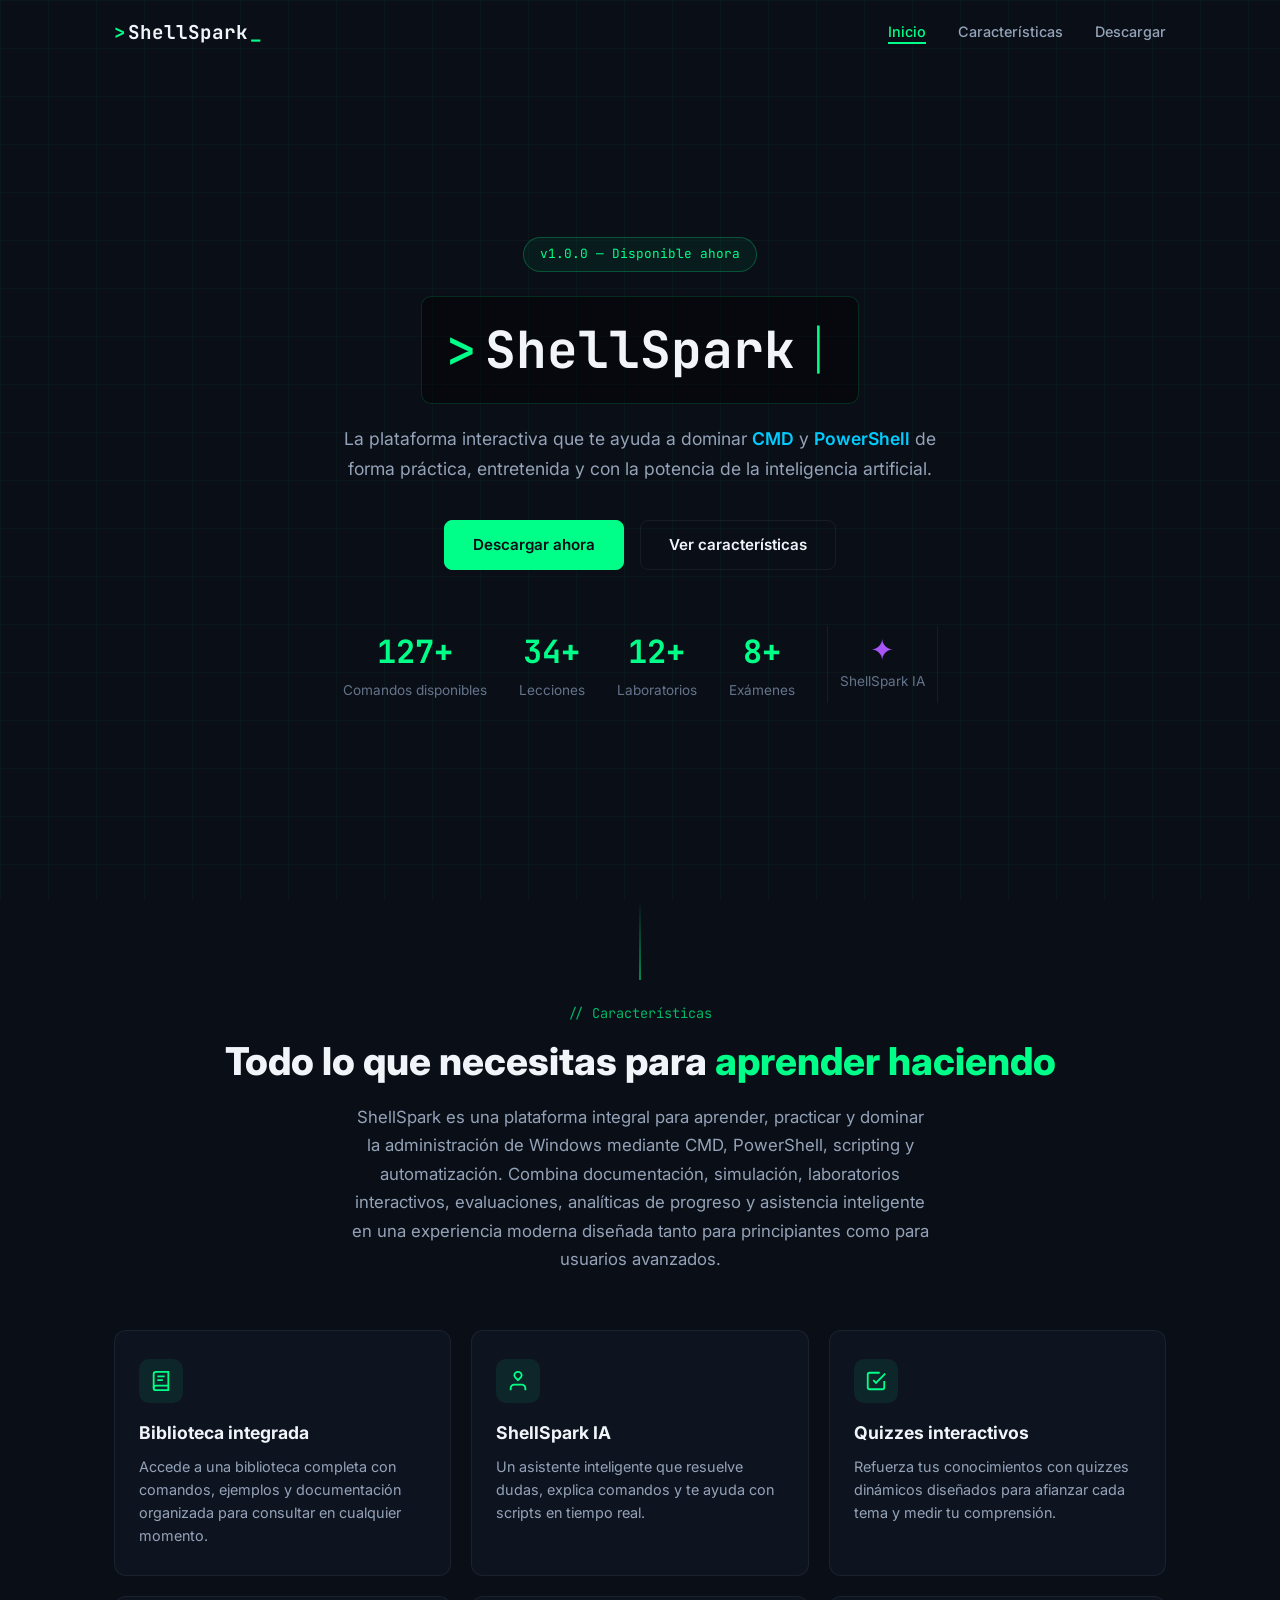
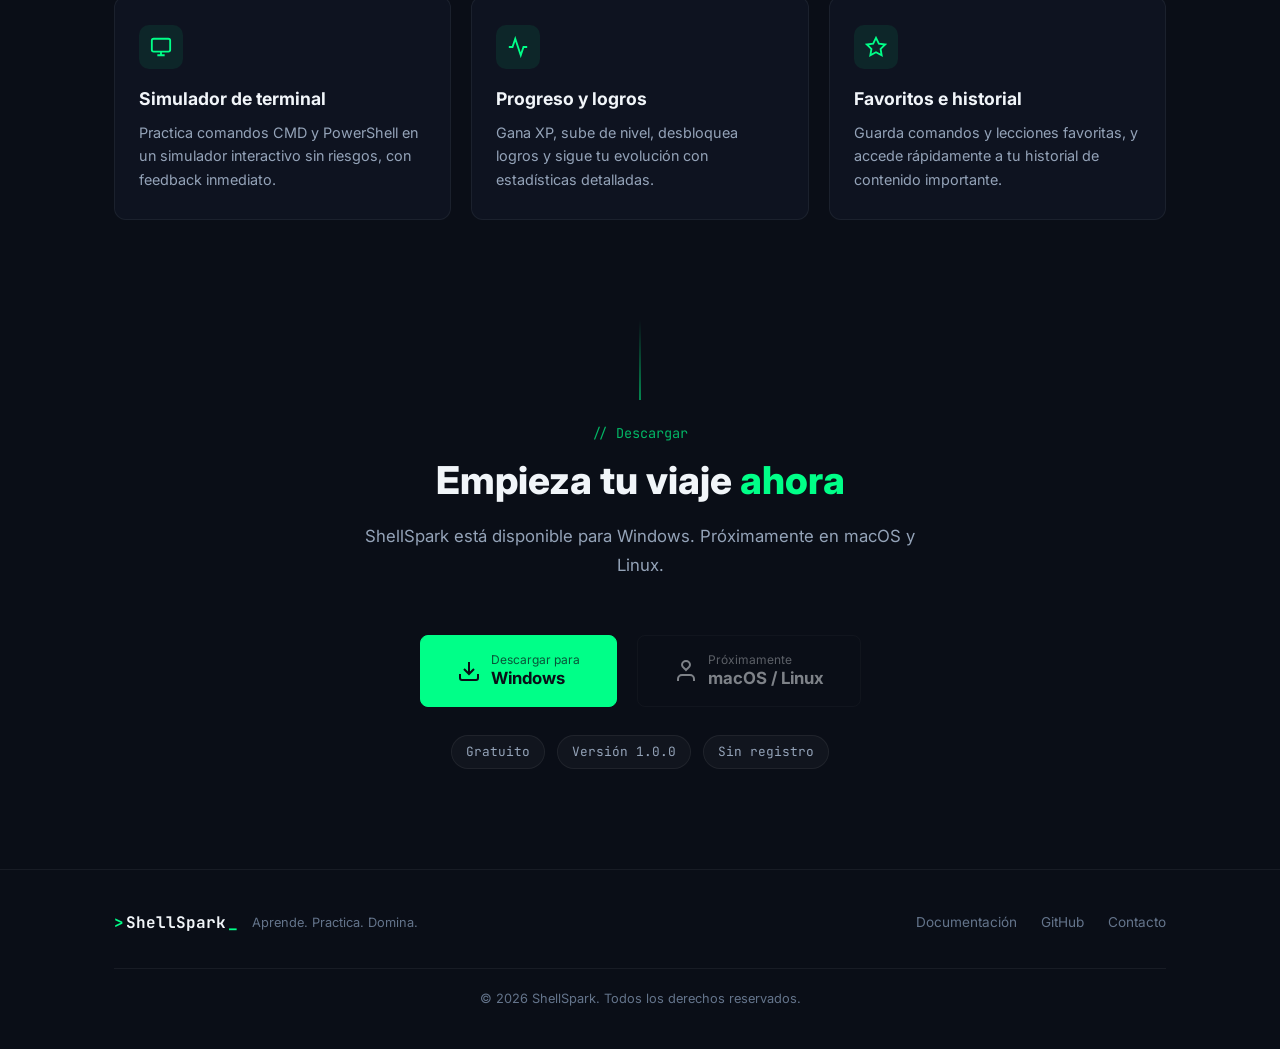
==== index.html @ 35f90c75 "Cambia prompt $ a > en el terminal" ====
<!DOCTYPE html>
<html lang="es">
<head>
  <meta charset="UTF-8">
  <meta name="viewport" content="width=device-width, initial-scale=1.0">
  <title>ShellSpark — Domina CMD y PowerShell</title>
  <meta name="description" content="Plataforma interactiva para aprender CMD y PowerShell con desafíos, IA y gamificación.">
  <meta name="google-site-verification" content="49528b79247a3274" />
  <link rel="preconnect" href="https://fonts.googleapis.com">
  <link rel="preconnect" href="https://fonts.gstatic.com" crossorigin>
  <link href="https://fonts.googleapis.com/css2?family=Inter:wght@400;500;600;700;800&family=JetBrains+Mono:wght@400;500;700&display=swap" rel="stylesheet">
  <link rel="icon" type="image/png" sizes="32x32" href="assets/favicon-32.png">
  <link rel="icon" type="image/png" sizes="64x64" href="assets/favicon-64.png">
  <link rel="icon" type="image/png" sizes="128x128" href="assets/favicon-128.png">
  <link rel="icon" type="image/png" sizes="196x196" href="assets/favicon-196.png">
  <link rel="apple-touch-icon" href="assets/favicon-196.png">
  <link rel="stylesheet" href="css/style.css">
</head>
<body>
  <nav class="navbar" id="navbar">
    <div class="container nav-container">
      <a href="#" class="nav-logo">
        <span class="logo-bracket">&gt;</span>
        <span class="logo-text">ShellSpark</span>
        <span class="logo-cursor">_</span>
      </a>
      <button class="nav-toggle" id="navToggle" aria-label="Menú">
        <span></span><span></span><span></span>
      </button>
      <ul class="nav-menu" id="navMenu">
        <li><a href="#hero" class="nav-link active">Inicio</a></li>
        <li><a href="#features" class="nav-link">Características</a></li>
        <li><a href="#download" class="nav-link">Descargar</a></li>
      </ul>
    </div>
  </nav>

  <section class="hero" id="hero">
    <div class="container hero-container">
      <div class="hero-badge">v1.0.0 — Disponible ahora</div>
      <h1 class="hero-title">
        <span class="terminal-line">
          <span class="prompt">&gt;</span>
          <span class="typed-text" id="typedText"></span>
          <span class="cursor-blink">|</span>
        </span>
      </h1>
      <p class="hero-subtitle">
        La plataforma interactiva que te ayuda a dominar <strong>CMD</strong> y <strong>PowerShell</strong>
        de forma práctica, entretenida y con la potencia de la inteligencia artificial.
      </p>
      <div class="hero-actions">
        <a href="#download" class="btn btn-primary">Descargar ahora</a>
        <a href="#features" class="btn btn-outline">Ver características</a>
      </div>
      <div class="hero-stats">
        <div class="stat-item">
          <span class="stat-number" data-key="comandos">0</span>
          <span class="stat-label">Comandos disponibles</span>
        </div>
        <div class="stat-item">
          <span class="stat-number" data-key="lecciones">0</span>
          <span class="stat-label">Lecciones</span>
        </div>
        <div class="stat-item">
          <span class="stat-number" data-key="laboratorios">0</span>
          <span class="stat-label">Laboratorios</span>
        </div>
        <div class="stat-item">
          <span class="stat-number" data-key="examenes">0</span>
          <span class="stat-label">Exámenes</span>
        </div>
        <div class="stat-item stat-item-ia">
          <span class="stat-badge">✦</span>
          <span class="stat-label">ShellSpark IA</span>
        </div>
      </div>
    </div>
    <div class="hero-bg-grid"></div>
  </section>

  <section class="features" id="features">
    <div class="container">
      <div class="section-header">
        <span class="section-tag">// Características</span>
        <h2 class="section-title">Todo lo que necesitas para <span class="highlight">aprender haciendo</span></h2>
        <p class="section-desc">
          ShellSpark es una plataforma integral para aprender, practicar y dominar la administración
          de Windows mediante CMD, PowerShell, scripting y automatización. Combina documentación,
          simulación, laboratorios interactivos, evaluaciones, analíticas de progreso y asistencia
          inteligente en una experiencia moderna diseñada tanto para principiantes como para usuarios avanzados.
        </p>
      </div>
      <div class="features-grid">
        <div class="feature-card" data-delay="0">
          <div class="feature-icon">
            <svg viewBox="0 0 24 24" fill="none" stroke="currentColor" stroke-width="2"><path d="M4 19.5A2.5 2.5 0 016.5 17H20"/><path d="M6.5 2H20v20H6.5A2.5 2.5 0 014 19.5v-15A2.5 2.5 0 016.5 2z"/><line x1="8" y1="7" x2="16" y2="7"/><line x1="8" y1="11" x2="14" y2="11"/></svg>
          </div>
          <h3 class="feature-title">Biblioteca integrada</h3>
          <p class="feature-desc">Accede a una biblioteca completa con comandos, ejemplos y documentación organizada para consultar en cualquier momento.</p>
        </div>
        <div class="feature-card" data-delay="100">
          <div class="feature-icon">
            <svg viewBox="0 0 24 24" fill="none" stroke="currentColor" stroke-width="2"><path d="M12 2a4 4 0 014 4c0 2-2 3-4 5-2-2-4-3-4-5a4 4 0 014-4z"/><path d="M4 22v-2a4 4 0 014-4h8a4 4 0 014 4v2"/></svg>
          </div>
          <h3 class="feature-title">ShellSpark IA</h3>
          <p class="feature-desc">Un asistente inteligente que resuelve dudas, explica comandos y te ayuda con scripts en tiempo real.</p>
        </div>
        <div class="feature-card" data-delay="200">
          <div class="feature-icon">
            <svg viewBox="0 0 24 24" fill="none" stroke="currentColor" stroke-width="2"><path d="M9 11l3 3L22 4"/><path d="M21 12v7a2 2 0 01-2 2H5a2 2 0 01-2-2V5a2 2 0 012-2h11"/></svg>
          </div>
          <h3 class="feature-title">Quizzes interactivos</h3>
          <p class="feature-desc">Refuerza tus conocimientos con quizzes dinámicos diseñados para afianzar cada tema y medir tu comprensión.</p>
        </div>
        <div class="feature-card" data-delay="300">
          <div class="feature-icon">
            <svg viewBox="0 0 24 24" fill="none" stroke="currentColor" stroke-width="2"><rect x="2" y="3" width="20" height="14" rx="2"/><line x1="8" y1="21" x2="16" y2="21"/><line x1="12" y1="17" x2="12" y2="21"/></svg>
          </div>
          <h3 class="feature-title">Simulador de terminal</h3>
          <p class="feature-desc">Practica comandos CMD y PowerShell en un simulador interactivo sin riesgos, con feedback inmediato.</p>
        </div>
        <div class="feature-card" data-delay="400">
          <div class="feature-icon">
            <svg viewBox="0 0 24 24" fill="none" stroke="currentColor" stroke-width="2"><polyline points="22 12 18 12 15 21 9 3 6 12 2 12"/></svg>
          </div>
          <h3 class="feature-title">Progreso y logros</h3>
          <p class="feature-desc">Gana XP, sube de nivel, desbloquea logros y sigue tu evolución con estadísticas detalladas.</p>
        </div>
        <div class="feature-card" data-delay="500">
          <div class="feature-icon">
            <svg viewBox="0 0 24 24" fill="none" stroke="currentColor" stroke-width="2"><polygon points="12 2 15.09 8.26 22 9.27 17 14.14 18.18 21.02 12 17.77 5.82 21.02 7 14.14 2 9.27 8.91 8.26 12 2"/></svg>
          </div>
          <h3 class="feature-title">Favoritos e historial</h3>
          <p class="feature-desc">Guarda comandos y lecciones favoritas, y accede rápidamente a tu historial de contenido importante.</p>
        </div>
      </div>
    </div>
  </section>

  <section class="download" id="download">
    <div class="container">
      <div class="download-content">
        <div class="section-header">
          <span class="section-tag">// Descargar</span>
          <h2 class="section-title">Empieza tu viaje <span class="highlight">ahora</span></h2>
          <p class="section-desc">
            ShellSpark está disponible para Windows. Próximamente en macOS y Linux.
          </p>
        </div>
        <div class="download-buttons">
          <a href="#" class="btn btn-primary btn-lg download-btn">
            <svg class="btn-icon" viewBox="0 0 24 24" fill="none" stroke="currentColor" stroke-width="2"><path d="M21 15v4a2 2 0 01-2 2H5a2 2 0 01-2-2v-4"/><polyline points="7 10 12 15 17 10"/><line x1="12" y1="15" x2="12" y2="3"/></svg>
            <span class="btn-text">
              <span class="btn-label">Descargar para</span>
              <span class="btn-name">Windows</span>
            </span>
          </a>
          <button class="btn btn-outline btn-lg" disabled>
            <svg class="btn-icon" viewBox="0 0 24 24" fill="none" stroke="currentColor" stroke-width="2"><path d="M12 2a4 4 0 014 4c0 2-2 3-4 5-2-2-4-3-4-5a4 4 0 014-4z"/><path d="M4 22v-2a4 4 0 014-4h8a4 4 0 014 4v2"/></svg>
            <span class="btn-text">
              <span class="btn-label">Próximamente</span>
              <span class="btn-name">macOS / Linux</span>
            </span>
          </button>
        </div>
        <div class="download-info">
          <span class="info-chip">Gratuito</span>
          <span class="info-chip">Versión 1.0.0</span>
          <span class="info-chip">Sin registro</span>
        </div>
      </div>
    </div>
  </section>

  <footer class="footer">
    <div class="container footer-container">
      <div class="footer-brand">
        <span class="logo-bracket">&gt;</span>
        <span class="logo-text">ShellSpark</span>
        <span class="logo-cursor">_</span>
        <p class="footer-desc">Aprende. Practica. Domina.</p>
      </div>
      <div class="footer-links">
        <a href="#">Documentación</a>
        <a href="#">GitHub</a>
        <a href="#">Contacto</a>
      </div>
      <p class="footer-copy">&copy; 2026 ShellSpark. Todos los derechos reservados.</p>
    </div>
  </footer>

  <script src="js/main.js"></script>
</body>
</html>
---- css/style.css ----
:root {
  --bg-primary: #0a0e17;
  --bg-secondary: #111827;
  --bg-card: rgba(17, 24, 39, 0.6);
  --text-primary: #f1f5f9;
  --text-secondary: #94a3b8;
  --text-muted: #64748b;
  --accent-green: #00ff88;
  --accent-cyan: #00ccff;
  --accent-purple: #a855f7;
  --border-color: rgba(0, 255, 136, 0.15);
  --glass-bg: rgba(255, 255, 255, 0.03);
  --glass-border: rgba(255, 255, 255, 0.06);
  --font-sans: 'Inter', -apple-system, BlinkMacSystemFont, sans-serif;
  --font-mono: 'JetBrains Mono', 'Cascadia Code', monospace;
  --max-width: 1100px;
  --nav-height: 64px;
}

*,
*::before,
*::after {
  box-sizing: border-box;
  margin: 0;
  padding: 0;
}

html {
  scroll-behavior: smooth;
  scroll-padding-top: var(--nav-height);
}

body {
  font-family: var(--font-sans);
  background: var(--bg-primary);
  color: var(--text-primary);
  line-height: 1.6;
  -webkit-font-smoothing: antialiased;
}

a {
  color: inherit;
  text-decoration: none;
}

img {
  max-width: 100%;
  display: block;
}

.container {
  width: 100%;
  max-width: var(--max-width);
  margin: 0 auto;
  padding: 0 24px;
}

/* ── Navbar ── */
.navbar {
  position: fixed;
  top: 0;
  left: 0;
  right: 0;
  height: var(--nav-height);
  z-index: 1000;
  transition: background 0.3s, box-shadow 0.3s;
}

.navbar.scrolled {
  background: rgba(10, 14, 23, 0.85);
  backdrop-filter: blur(16px);
  -webkit-backdrop-filter: blur(16px);
  border-bottom: 1px solid var(--glass-border);
}

.nav-container {
  display: flex;
  align-items: center;
  justify-content: space-between;
  height: 100%;
}

.nav-logo {
  display: flex;
  align-items: center;
  gap: 2px;
  font-family: var(--font-mono);
  font-size: 1.2rem;
  font-weight: 700;
}

.logo-bracket {
  color: var(--accent-green);
}

.logo-text {
  color: var(--text-primary);
}

.logo-cursor {
  color: var(--accent-green);
  animation: blink 1s step-end infinite;
}

.nav-menu {
  display: flex;
  list-style: none;
  gap: 32px;
}

.nav-link {
  font-size: 0.9rem;
  font-weight: 500;
  color: var(--text-secondary);
  transition: color 0.2s;
  position: relative;
}

.nav-link::after {
  content: '';
  position: absolute;
  bottom: -4px;
  left: 0;
  width: 0;
  height: 2px;
  background: var(--accent-green);
  transition: width 0.3s;
}

.nav-link:hover,
.nav-link.active {
  color: var(--accent-green);
}

.nav-link:hover::after,
.nav-link.active::after {
  width: 100%;
}

.nav-toggle {
  display: none;
  flex-direction: column;
  gap: 5px;
  background: none;
  border: none;
  cursor: pointer;
  padding: 4px;
}

.nav-toggle span {
  display: block;
  width: 24px;
  height: 2px;
  background: var(--text-primary);
  transition: 0.3s;
  border-radius: 2px;
}

.nav-toggle.active span:nth-child(1) {
  transform: rotate(45deg) translate(5px, 5px);
}

.nav-toggle.active span:nth-child(2) {
  opacity: 0;
}

.nav-toggle.active span:nth-child(3) {
  transform: rotate(-45deg) translate(5px, -5px);
}

/* ── Buttons ── */
.btn {
  display: inline-flex;
  align-items: center;
  gap: 10px;
  padding: 12px 28px;
  border-radius: 8px;
  font-family: var(--font-sans);
  font-size: 0.95rem;
  font-weight: 600;
  cursor: pointer;
  transition: all 0.25s;
  border: 1.5px solid transparent;
}

.btn-primary {
  background: var(--accent-green);
  color: #0a0e17;
  border-color: var(--accent-green);
}

.btn-primary:hover {
  background: transparent;
  color: var(--accent-green);
  box-shadow: 0 0 24px rgba(0, 255, 136, 0.25);
}

.btn-outline {
  background: transparent;
  color: var(--text-primary);
  border-color: var(--glass-border);
}

.btn-outline:hover {
  border-color: var(--accent-green);
  color: var(--accent-green);
}

.btn-lg {
  padding: 16px 36px;
  font-size: 1rem;
}

.btn:disabled {
  opacity: 0.5;
  cursor: not-allowed;
}

.btn-icon {
  width: 24px;
  height: 24px;
  flex-shrink: 0;
}

.btn-text {
  display: flex;
  flex-direction: column;
  align-items: flex-start;
  line-height: 1.3;
}

.btn-label {
  font-size: 0.75rem;
  font-weight: 400;
  opacity: 0.7;
}

.btn-name {
  font-size: 1.05rem;
  font-weight: 700;
}

/* ── Hero ── */
.hero {
  min-height: 100vh;
  display: flex;
  align-items: center;
  position: relative;
  overflow: hidden;
  padding: 120px 0 80px;
}

.hero-bg-grid {
  position: absolute;
  inset: 0;
  background-image:
    linear-gradient(rgba(0, 255, 136, 0.03) 1px, transparent 1px),
    linear-gradient(90deg, rgba(0, 255, 136, 0.03) 1px, transparent 1px);
  background-size: 48px 48px;
  pointer-events: none;
}

.hero-container {
  position: relative;
  z-index: 1;
  text-align: center;
}

.hero-badge {
  display: inline-block;
  padding: 6px 16px;
  border-radius: 100px;
  font-size: 0.8rem;
  font-family: var(--font-mono);
  color: var(--accent-green);
  border: 1px solid rgba(0, 255, 136, 0.25);
  background: rgba(0, 255, 136, 0.06);
  margin-bottom: 24px;
}

.hero-title {
  font-family: var(--font-mono);
  font-size: clamp(1.8rem, 5vw, 3.2rem);
  font-weight: 700;
  margin-bottom: 20px;
  min-height: 1.4em;
}

.terminal-line {
  display: inline-flex;
  align-items: center;
  gap: 8px;
  background: rgba(0, 0, 0, 0.4);
  border: 1px solid rgba(0, 255, 136, 0.15);
  border-radius: 10px;
  padding: 12px 24px;
  font-size: inherit;
}

.prompt {
  color: var(--accent-green);
  font-weight: 500;
}

.typed-text {
  color: var(--text-primary);
}

.cursor-blink {
  color: var(--accent-green);
  animation: blink 0.8s step-end infinite;
  font-weight: 100;
}

.hero-subtitle {
  max-width: 640px;
  margin: 0 auto 36px;
  font-size: 1.1rem;
  color: var(--text-secondary);
  line-height: 1.7;
}

.hero-subtitle strong {
  color: var(--accent-cyan);
  font-weight: 600;
}

.hero-actions {
  display: flex;
  gap: 16px;
  justify-content: center;
  flex-wrap: wrap;
  margin-bottom: 56px;
}

.hero-stats {
  display: flex;
  justify-content: center;
  gap: 32px;
  flex-wrap: wrap;
}

.stat-item {
  text-align: center;
}

.stat-number {
  display: block;
  font-family: var(--font-mono);
  font-size: 2rem;
  font-weight: 700;
  color: var(--accent-green);
}

.stat-label {
  font-size: 0.85rem;
  color: var(--text-muted);
  margin-top: 4px;
}

.stat-item-ia {
  display: flex;
  flex-direction: column;
  align-items: center;
  justify-content: center;
  padding: 0 12px;
  border-left: 1px solid var(--glass-border);
  border-right: 1px solid var(--glass-border);
}

.stat-badge {
  display: block;
  font-size: 1.8rem;
  line-height: 1;
  color: var(--accent-purple);
  margin-bottom: 2px;
  animation: pulse-glow 2s ease-in-out infinite;
}

@keyframes pulse-glow {
  0%, 100% { opacity: 0.7; transform: scale(1); }
  50% { opacity: 1; transform: scale(1.15); }
}

/* ── Section common ── */
.section-header {
  text-align: center;
  margin-bottom: 56px;
}

.section-tag {
  display: inline-block;
  font-family: var(--font-mono);
  font-size: 0.85rem;
  color: var(--accent-green);
  margin-bottom: 12px;
  opacity: 0.7;
}

.section-title {
  font-size: clamp(1.6rem, 3.5vw, 2.4rem);
  font-weight: 800;
  line-height: 1.3;
  margin-bottom: 16px;
}

.highlight {
  color: var(--accent-green);
}

.section-desc {
  max-width: 580px;
  margin: 0 auto;
  color: var(--text-secondary);
  font-size: 1.05rem;
  line-height: 1.7;
}

/* ── Features ── */
.features {
  padding: 100px 0;
  position: relative;
}

.features::before {
  content: '';
  position: absolute;
  top: 0;
  left: 50%;
  transform: translateX(-50%);
  width: 1px;
  height: 80px;
  background: linear-gradient(to bottom, transparent, var(--accent-green));
}

.features-grid {
  display: grid;
  grid-template-columns: repeat(3, 1fr);
  gap: 20px;
}

.feature-card {
  background: var(--bg-card);
  border: 1px solid var(--glass-border);
  border-radius: 12px;
  padding: 28px 24px;
  transition: all 0.35s;
  position: relative;
  overflow: hidden;
  opacity: 0;
  transform: translateY(30px);
}

.feature-card.visible {
  opacity: 1;
  transform: translateY(0);
}

.feature-card::before {
  content: '';
  position: absolute;
  top: 0;
  left: 0;
  right: 0;
  height: 2px;
  background: linear-gradient(90deg, transparent, var(--accent-green), transparent);
  opacity: 0;
  transition: opacity 0.35s;
}

.feature-card:hover {
  border-color: rgba(0, 255, 136, 0.3);
  transform: translateY(-4px);
  box-shadow: 0 12px 40px rgba(0, 0, 0, 0.3);
}

.feature-card:hover::before {
  opacity: 1;
}

.feature-icon {
  width: 44px;
  height: 44px;
  border-radius: 10px;
  background: rgba(0, 255, 136, 0.08);
  display: flex;
  align-items: center;
  justify-content: center;
  margin-bottom: 16px;
}

.feature-icon svg {
  width: 22px;
  height: 22px;
  color: var(--accent-green);
}

.feature-title {
  font-size: 1.1rem;
  font-weight: 700;
  margin-bottom: 8px;
  color: var(--text-primary);
}

.feature-desc {
  font-size: 0.9rem;
  color: var(--text-secondary);
  line-height: 1.6;
}

/* ── Download ── */
.download {
  padding: 100px 0;
  position: relative;
}

.download::before {
  content: '';
  position: absolute;
  top: 0;
  left: 50%;
  transform: translateX(-50%);
  width: 1px;
  height: 80px;
  background: linear-gradient(to bottom, transparent, var(--accent-green));
}

.download-content {
  text-align: center;
}

.download-buttons {
  display: flex;
  gap: 20px;
  justify-content: center;
  flex-wrap: wrap;
  margin-top: 40px;
}

.download-info {
  display: flex;
  gap: 12px;
  justify-content: center;
  flex-wrap: wrap;
  margin-top: 28px;
}

.info-chip {
  padding: 6px 14px;
  border-radius: 100px;
  font-size: 0.8rem;
  font-family: var(--font-mono);
  color: var(--text-secondary);
  border: 1px solid var(--glass-border);
  background: var(--glass-bg);
}

/* ── Footer ── */
.footer {
  border-top: 1px solid var(--glass-border);
  padding: 40px 0;
}

.footer-container {
  display: flex;
  align-items: center;
  justify-content: space-between;
  flex-wrap: wrap;
  gap: 20px;
}

.footer-brand {
  display: flex;
  align-items: center;
  gap: 2px;
  font-family: var(--font-mono);
  font-size: 1rem;
  font-weight: 700;
}

.footer-desc {
  font-family: var(--font-sans);
  font-size: 0.8rem;
  color: var(--text-muted);
  margin-left: 12px;
  font-weight: 400;
}

.footer-links {
  display: flex;
  gap: 24px;
}

.footer-links a {
  font-size: 0.85rem;
  color: var(--text-muted);
  transition: color 0.2s;
}

.footer-links a:hover {
  color: var(--accent-green);
}

.footer-copy {
  width: 100%;
  text-align: center;
  font-size: 0.8rem;
  color: var(--text-muted);
  padding-top: 20px;
  border-top: 1px solid var(--glass-border);
  margin-top: 12px;
}

/* ── Animations ── */
@keyframes blink {
  50% { opacity: 0; }
}

/* ── Responsive ── */
@media (max-width: 900px) {
  .features-grid {
    grid-template-columns: repeat(2, 1fr);
  }
}

@media (max-width: 700px) {
  .nav-menu {
    position: fixed;
    top: var(--nav-height);
    left: 0;
    right: 0;
    background: rgba(10, 14, 23, 0.97);
    backdrop-filter: blur(16px);
    flex-direction: column;
    padding: 24px;
    gap: 20px;
    transform: translateY(-100%);
    opacity: 0;
    pointer-events: none;
    transition: all 0.35s;
    border-bottom: 1px solid var(--glass-border);
  }

  .nav-menu.open {
    transform: translateY(0);
    opacity: 1;
    pointer-events: all;
  }

  .nav-toggle {
    display: flex;
  }

  .nav-link {
    font-size: 1.1rem;
  }

  .hero-title {
    font-size: clamp(1.2rem, 6vw, 1.8rem);
  }

  .terminal-line {
    padding: 10px 16px;
  }

  .hero-stats {
    gap: 20px;
  }

  .stat-number {
    font-size: 1.5rem;
  }

  .stat-item-ia {
    border: none;
    padding: 0;
    width: 100%;
  }

  .stat-badge {
    font-size: 1.4rem;
  }

  .features-grid {
    grid-template-columns: 1fr;
  }

  .footer-container {
    flex-direction: column;
    text-align: center;
  }
}

@media (max-width: 480px) {
  .hero-actions {
    flex-direction: column;
    align-items: center;
  }

  .btn {
    width: 100%;
    max-width: 280px;
    justify-content: center;
  }
}
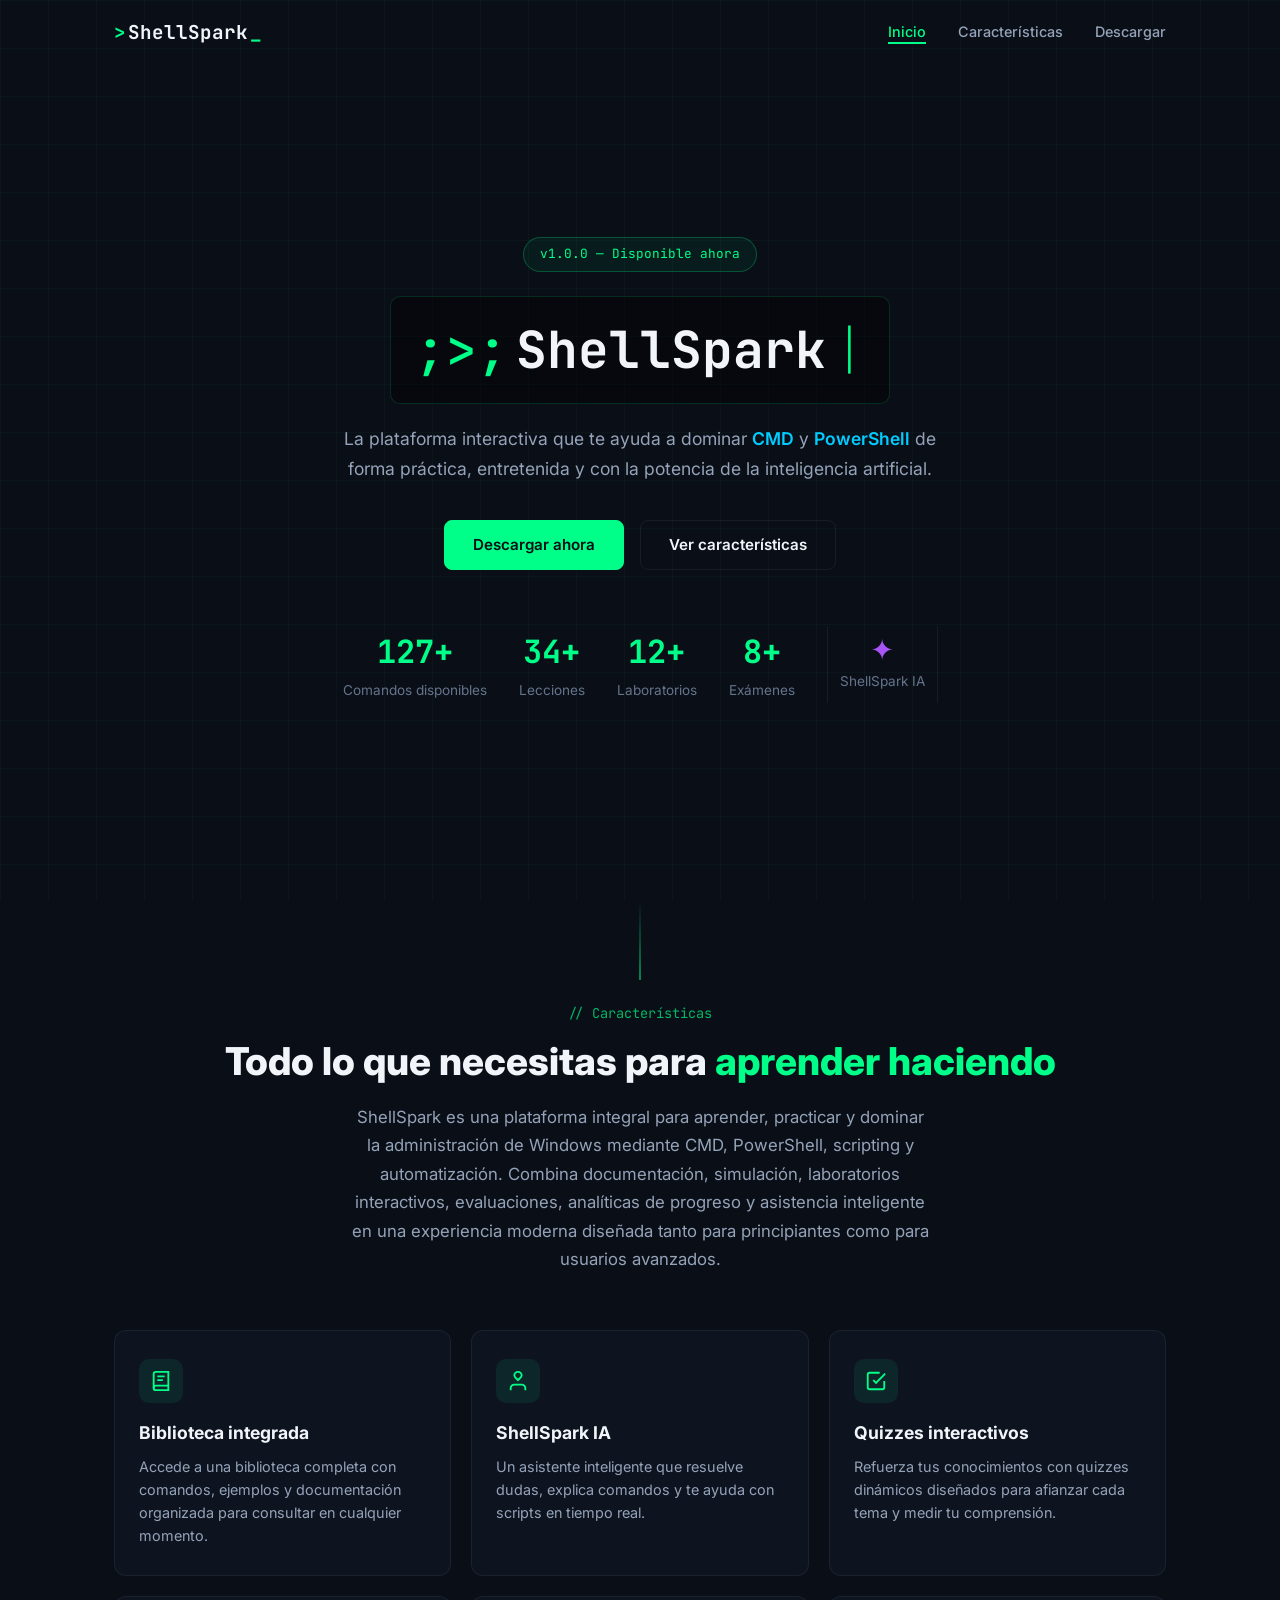
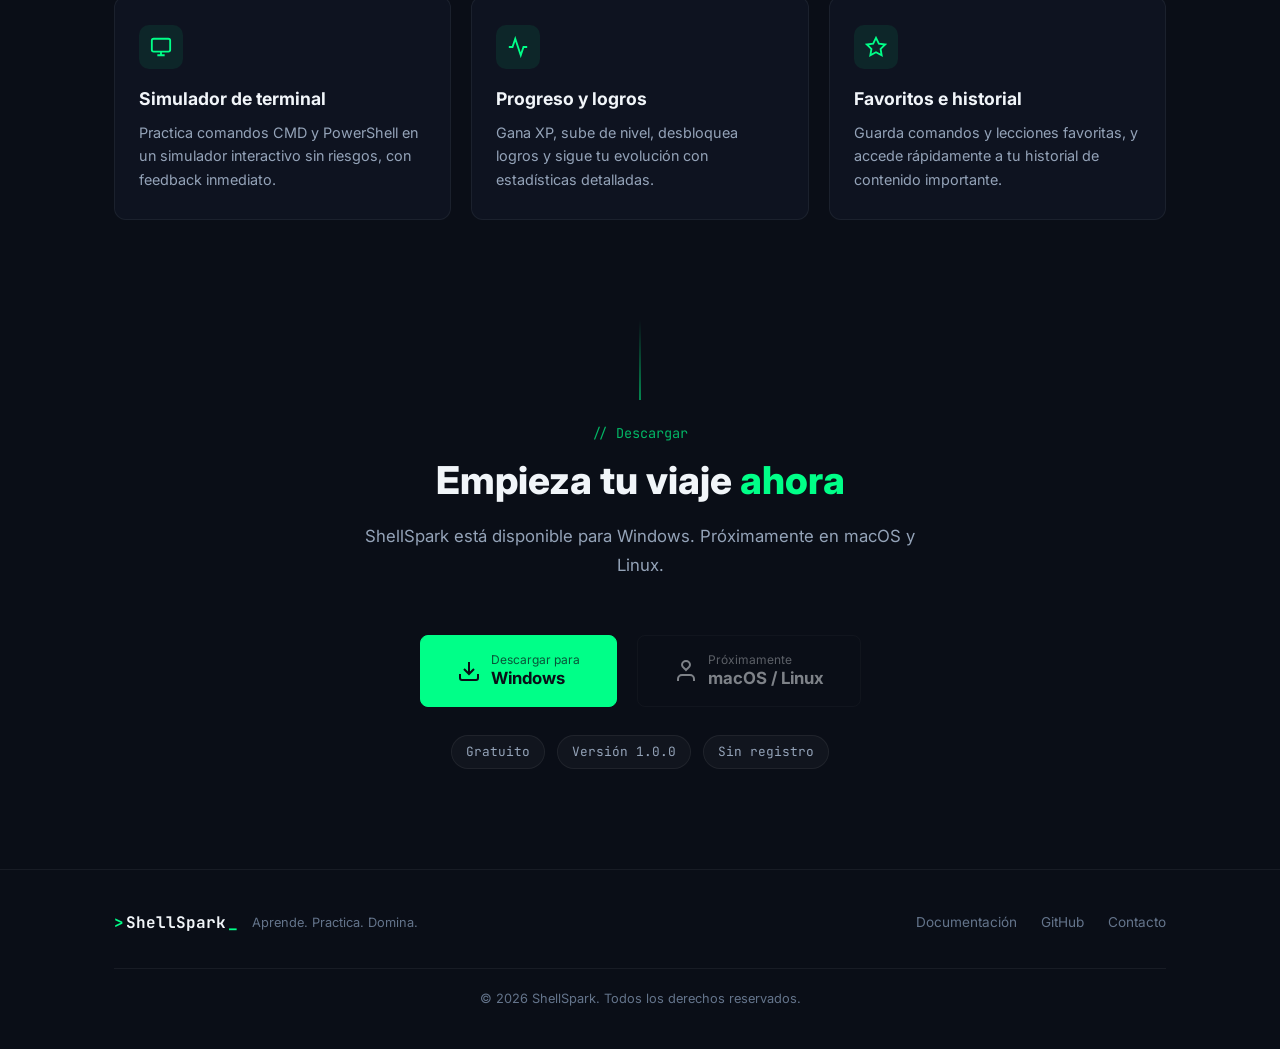
==== commit 1c2890a3: "Actualiza contenido del hero" ====
--- a/index.html
+++ b/index.html
@@ -1,14 +1,18 @@
 <!DOCTYPE html>
 <html lang="es">
+
 <head>
   <meta charset="UTF-8">
   <meta name="viewport" content="width=device-width, initial-scale=1.0">
   <title>ShellSpark — Domina CMD y PowerShell</title>
-  <meta name="description" content="Plataforma interactiva para aprender CMD y PowerShell con desafíos, IA y gamificación.">
+  <meta name="description"
+    content="Plataforma interactiva para aprender CMD y PowerShell con desafíos, IA y gamificación.">
   <meta name="google-site-verification" content="49528b79247a3274" />
   <link rel="preconnect" href="https://fonts.googleapis.com">
   <link rel="preconnect" href="https://fonts.gstatic.com" crossorigin>
-  <link href="https://fonts.googleapis.com/css2?family=Inter:wght@400;500;600;700;800&family=JetBrains+Mono:wght@400;500;700&display=swap" rel="stylesheet">
+  <link
+    href="https://fonts.googleapis.com/css2?family=Inter:wght@400;500;600;700;800&family=JetBrains+Mono:wght@400;500;700&display=swap"
+    rel="stylesheet">
   <link rel="icon" type="image/png" sizes="32x32" href="assets/favicon-32.png">
   <link rel="icon" type="image/png" sizes="64x64" href="assets/favicon-64.png">
   <link rel="icon" type="image/png" sizes="128x128" href="assets/favicon-128.png">
@@ -16,6 +20,7 @@
   <link rel="apple-touch-icon" href="assets/favicon-196.png">
   <link rel="stylesheet" href="css/style.css">
 </head>
+
 <body>
   <nav class="navbar" id="navbar">
     <div class="container nav-container">
@@ -40,7 +45,7 @@
       <div class="hero-badge">v1.0.0 — Disponible ahora</div>
       <h1 class="hero-title">
         <span class="terminal-line">
-          <span class="prompt">&gt;</span>
+          <span class="prompt">;>;</span>
           <span class="typed-text" id="typedText"></span>
           <span class="cursor-blink">|</span>
         </span>
@@ -94,45 +99,71 @@
       <div class="features-grid">
         <div class="feature-card" data-delay="0">
           <div class="feature-icon">
-            <svg viewBox="0 0 24 24" fill="none" stroke="currentColor" stroke-width="2"><path d="M4 19.5A2.5 2.5 0 016.5 17H20"/><path d="M6.5 2H20v20H6.5A2.5 2.5 0 014 19.5v-15A2.5 2.5 0 016.5 2z"/><line x1="8" y1="7" x2="16" y2="7"/><line x1="8" y1="11" x2="14" y2="11"/></svg>
+            <svg viewBox="0 0 24 24" fill="none" stroke="currentColor" stroke-width="2">
+              <path d="M4 19.5A2.5 2.5 0 016.5 17H20" />
+              <path d="M6.5 2H20v20H6.5A2.5 2.5 0 014 19.5v-15A2.5 2.5 0 016.5 2z" />
+              <line x1="8" y1="7" x2="16" y2="7" />
+              <line x1="8" y1="11" x2="14" y2="11" />
+            </svg>
           </div>
           <h3 class="feature-title">Biblioteca integrada</h3>
-          <p class="feature-desc">Accede a una biblioteca completa con comandos, ejemplos y documentación organizada para consultar en cualquier momento.</p>
+          <p class="feature-desc">Accede a una biblioteca completa con comandos, ejemplos y documentación organizada
+            para consultar en cualquier momento.</p>
         </div>
         <div class="feature-card" data-delay="100">
           <div class="feature-icon">
-            <svg viewBox="0 0 24 24" fill="none" stroke="currentColor" stroke-width="2"><path d="M12 2a4 4 0 014 4c0 2-2 3-4 5-2-2-4-3-4-5a4 4 0 014-4z"/><path d="M4 22v-2a4 4 0 014-4h8a4 4 0 014 4v2"/></svg>
+            <svg viewBox="0 0 24 24" fill="none" stroke="currentColor" stroke-width="2">
+              <path d="M12 2a4 4 0 014 4c0 2-2 3-4 5-2-2-4-3-4-5a4 4 0 014-4z" />
+              <path d="M4 22v-2a4 4 0 014-4h8a4 4 0 014 4v2" />
+            </svg>
           </div>
           <h3 class="feature-title">ShellSpark IA</h3>
-          <p class="feature-desc">Un asistente inteligente que resuelve dudas, explica comandos y te ayuda con scripts en tiempo real.</p>
+          <p class="feature-desc">Un asistente inteligente que resuelve dudas, explica comandos y te ayuda con scripts
+            en tiempo real.</p>
         </div>
         <div class="feature-card" data-delay="200">
           <div class="feature-icon">
-            <svg viewBox="0 0 24 24" fill="none" stroke="currentColor" stroke-width="2"><path d="M9 11l3 3L22 4"/><path d="M21 12v7a2 2 0 01-2 2H5a2 2 0 01-2-2V5a2 2 0 012-2h11"/></svg>
+            <svg viewBox="0 0 24 24" fill="none" stroke="currentColor" stroke-width="2">
+              <path d="M9 11l3 3L22 4" />
+              <path d="M21 12v7a2 2 0 01-2 2H5a2 2 0 01-2-2V5a2 2 0 012-2h11" />
+            </svg>
           </div>
           <h3 class="feature-title">Quizzes interactivos</h3>
-          <p class="feature-desc">Refuerza tus conocimientos con quizzes dinámicos diseñados para afianzar cada tema y medir tu comprensión.</p>
+          <p class="feature-desc">Refuerza tus conocimientos con quizzes dinámicos diseñados para afianzar cada tema y
+            medir tu comprensión.</p>
         </div>
         <div class="feature-card" data-delay="300">
           <div class="feature-icon">
-            <svg viewBox="0 0 24 24" fill="none" stroke="currentColor" stroke-width="2"><rect x="2" y="3" width="20" height="14" rx="2"/><line x1="8" y1="21" x2="16" y2="21"/><line x1="12" y1="17" x2="12" y2="21"/></svg>
+            <svg viewBox="0 0 24 24" fill="none" stroke="currentColor" stroke-width="2">
+              <rect x="2" y="3" width="20" height="14" rx="2" />
+              <line x1="8" y1="21" x2="16" y2="21" />
+              <line x1="12" y1="17" x2="12" y2="21" />
+            </svg>
           </div>
           <h3 class="feature-title">Simulador de terminal</h3>
-          <p class="feature-desc">Practica comandos CMD y PowerShell en un simulador interactivo sin riesgos, con feedback inmediato.</p>
+          <p class="feature-desc">Practica comandos CMD y PowerShell en un simulador interactivo sin riesgos, con
+            feedback inmediato.</p>
         </div>
         <div class="feature-card" data-delay="400">
           <div class="feature-icon">
-            <svg viewBox="0 0 24 24" fill="none" stroke="currentColor" stroke-width="2"><polyline points="22 12 18 12 15 21 9 3 6 12 2 12"/></svg>
+            <svg viewBox="0 0 24 24" fill="none" stroke="currentColor" stroke-width="2">
+              <polyline points="22 12 18 12 15 21 9 3 6 12 2 12" />
+            </svg>
           </div>
           <h3 class="feature-title">Progreso y logros</h3>
-          <p class="feature-desc">Gana XP, sube de nivel, desbloquea logros y sigue tu evolución con estadísticas detalladas.</p>
+          <p class="feature-desc">Gana XP, sube de nivel, desbloquea logros y sigue tu evolución con estadísticas
+            detalladas.</p>
         </div>
         <div class="feature-card" data-delay="500">
           <div class="feature-icon">
-            <svg viewBox="0 0 24 24" fill="none" stroke="currentColor" stroke-width="2"><polygon points="12 2 15.09 8.26 22 9.27 17 14.14 18.18 21.02 12 17.77 5.82 21.02 7 14.14 2 9.27 8.91 8.26 12 2"/></svg>
+            <svg viewBox="0 0 24 24" fill="none" stroke="currentColor" stroke-width="2">
+              <polygon
+                points="12 2 15.09 8.26 22 9.27 17 14.14 18.18 21.02 12 17.77 5.82 21.02 7 14.14 2 9.27 8.91 8.26 12 2" />
+            </svg>
           </div>
           <h3 class="feature-title">Favoritos e historial</h3>
-          <p class="feature-desc">Guarda comandos y lecciones favoritas, y accede rápidamente a tu historial de contenido importante.</p>
+          <p class="feature-desc">Guarda comandos y lecciones favoritas, y accede rápidamente a tu historial de
+            contenido importante.</p>
         </div>
       </div>
     </div>
@@ -150,14 +181,21 @@
         </div>
         <div class="download-buttons">
           <a href="#" class="btn btn-primary btn-lg download-btn">
-            <svg class="btn-icon" viewBox="0 0 24 24" fill="none" stroke="currentColor" stroke-width="2"><path d="M21 15v4a2 2 0 01-2 2H5a2 2 0 01-2-2v-4"/><polyline points="7 10 12 15 17 10"/><line x1="12" y1="15" x2="12" y2="3"/></svg>
+            <svg class="btn-icon" viewBox="0 0 24 24" fill="none" stroke="currentColor" stroke-width="2">
+              <path d="M21 15v4a2 2 0 01-2 2H5a2 2 0 01-2-2v-4" />
+              <polyline points="7 10 12 15 17 10" />
+              <line x1="12" y1="15" x2="12" y2="3" />
+            </svg>
             <span class="btn-text">
               <span class="btn-label">Descargar para</span>
               <span class="btn-name">Windows</span>
             </span>
           </a>
           <button class="btn btn-outline btn-lg" disabled>
-            <svg class="btn-icon" viewBox="0 0 24 24" fill="none" stroke="currentColor" stroke-width="2"><path d="M12 2a4 4 0 014 4c0 2-2 3-4 5-2-2-4-3-4-5a4 4 0 014-4z"/><path d="M4 22v-2a4 4 0 014-4h8a4 4 0 014 4v2"/></svg>
+            <svg class="btn-icon" viewBox="0 0 24 24" fill="none" stroke="currentColor" stroke-width="2">
+              <path d="M12 2a4 4 0 014 4c0 2-2 3-4 5-2-2-4-3-4-5a4 4 0 014-4z" />
+              <path d="M4 22v-2a4 4 0 014-4h8a4 4 0 014 4v2" />
+            </svg>
             <span class="btn-text">
               <span class="btn-label">Próximamente</span>
               <span class="btn-name">macOS / Linux</span>
@@ -192,4 +230,5 @@
 
   <script src="js/main.js"></script>
 </body>
-</html>
+
+</html>
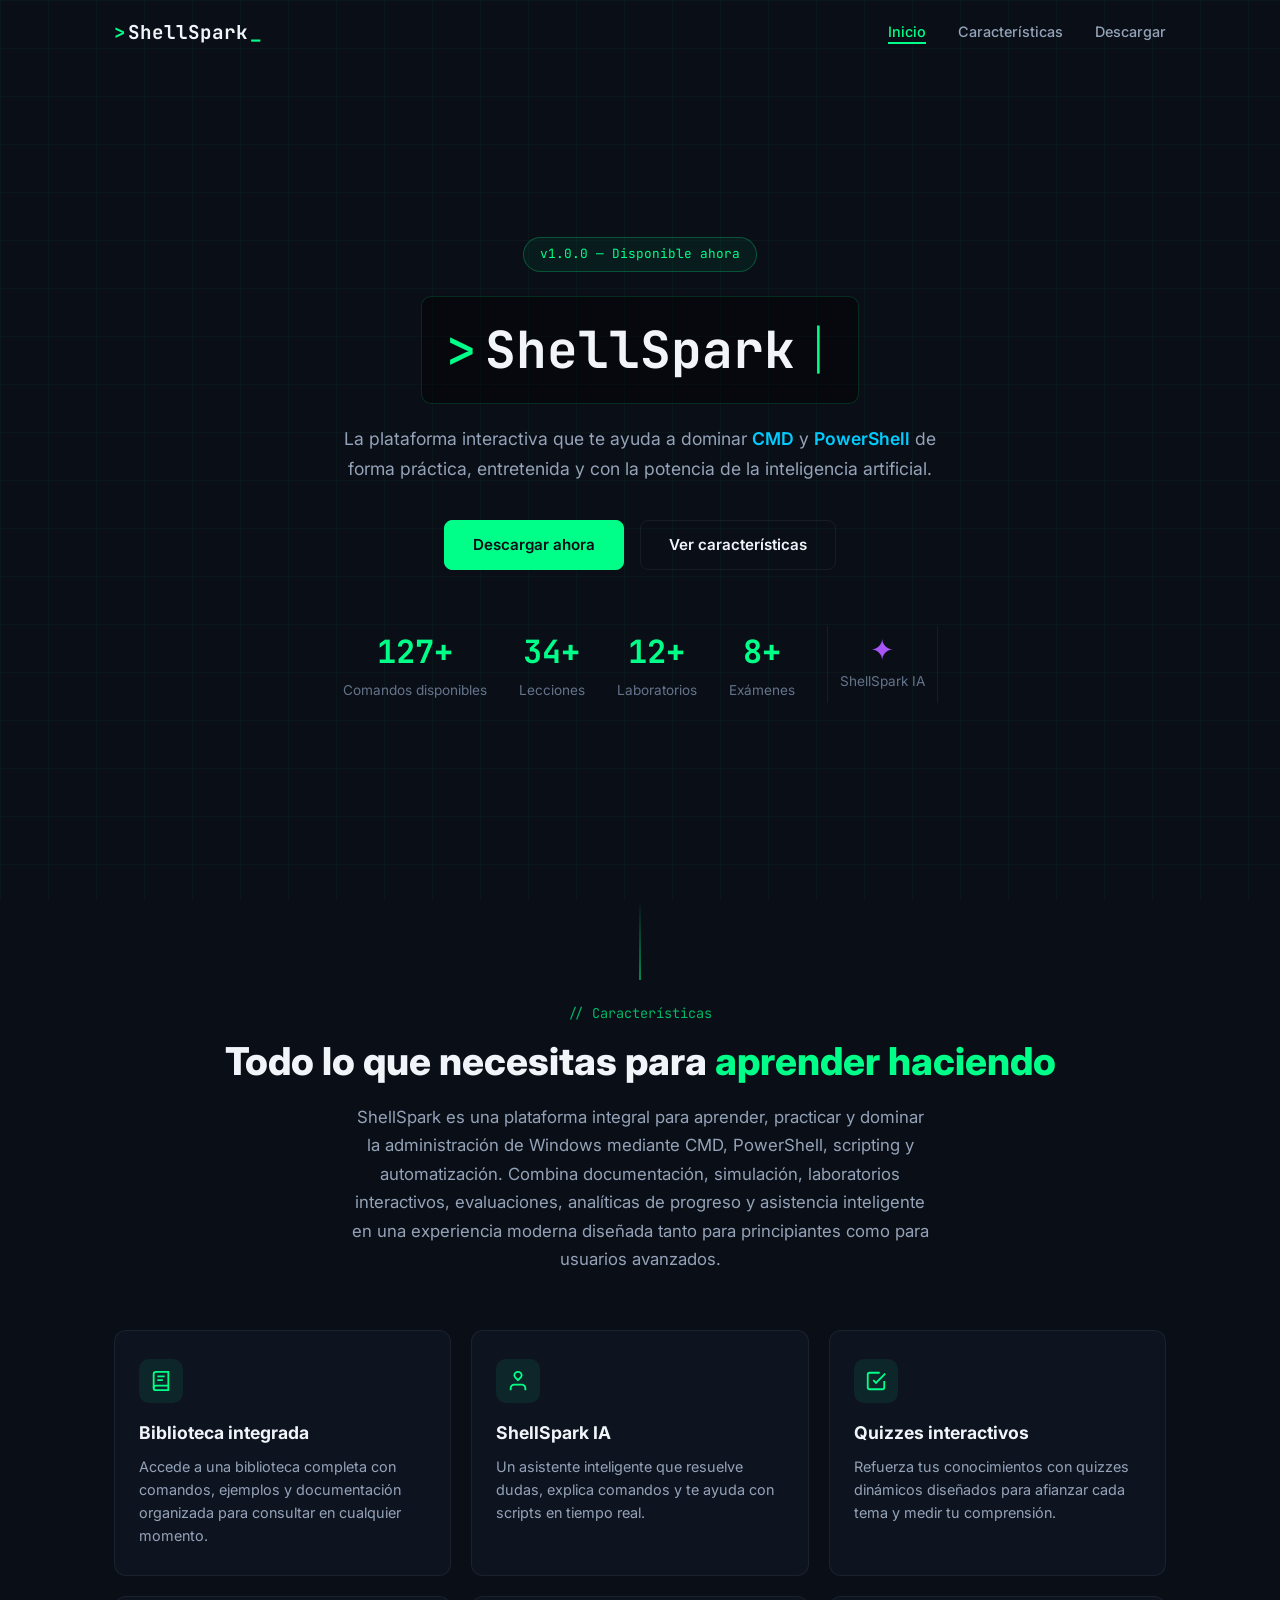
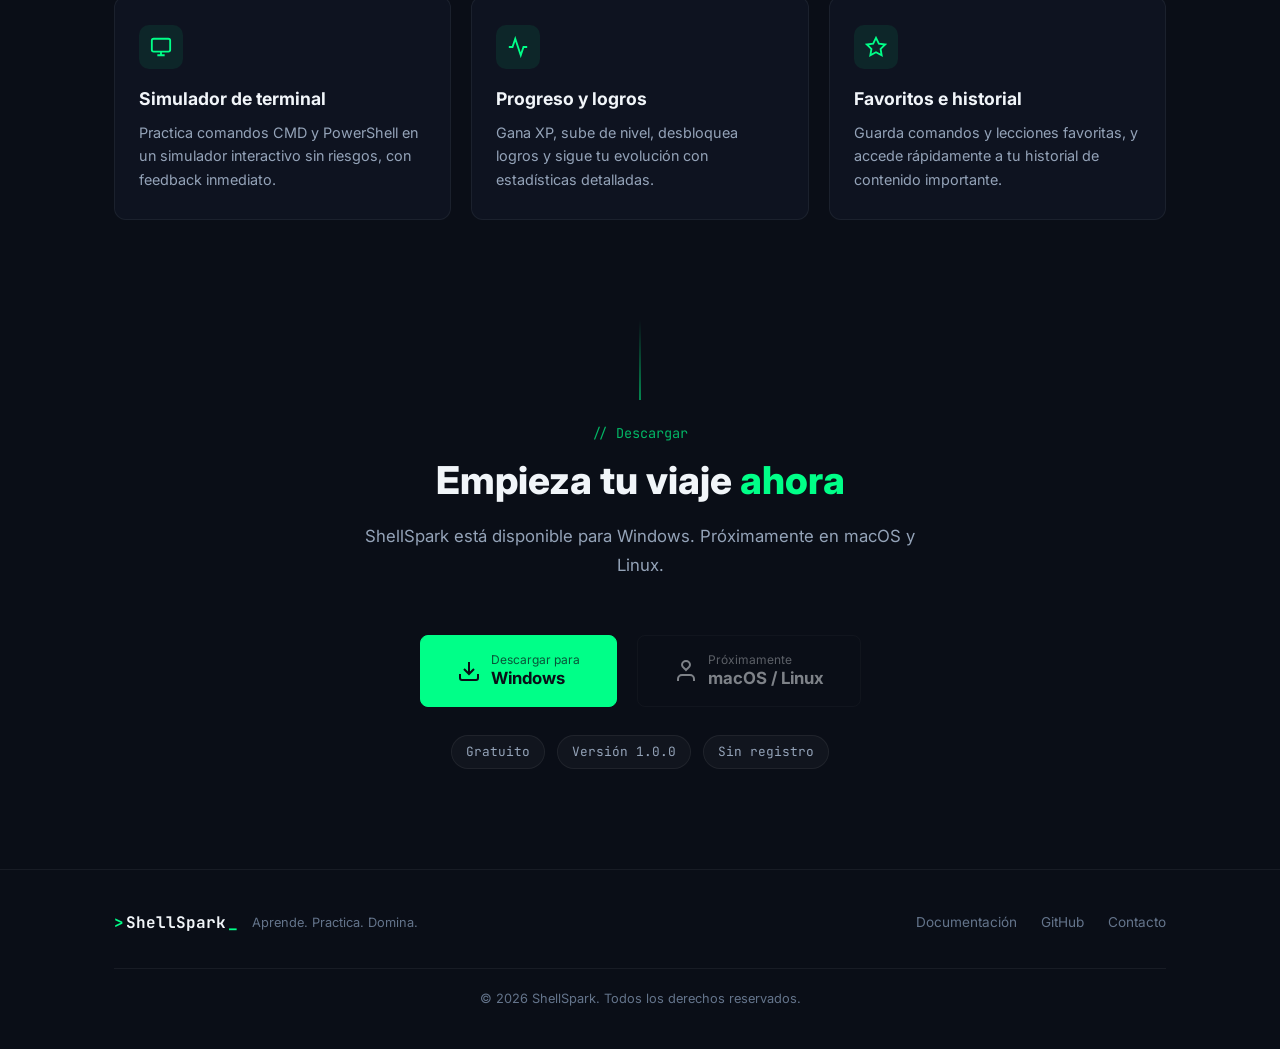
==== commit f7855d36: "Actualiza contenido de la landing" ====
--- a/index.html
+++ b/index.html
@@ -45,7 +45,7 @@
       <div class="hero-badge">v1.0.0 — Disponible ahora</div>
       <h1 class="hero-title">
         <span class="terminal-line">
-          <span class="prompt">;>;</span>
+          <span class="prompt">></span>
           <span class="typed-text" id="typedText"></span>
           <span class="cursor-blink">|</span>
         </span>
